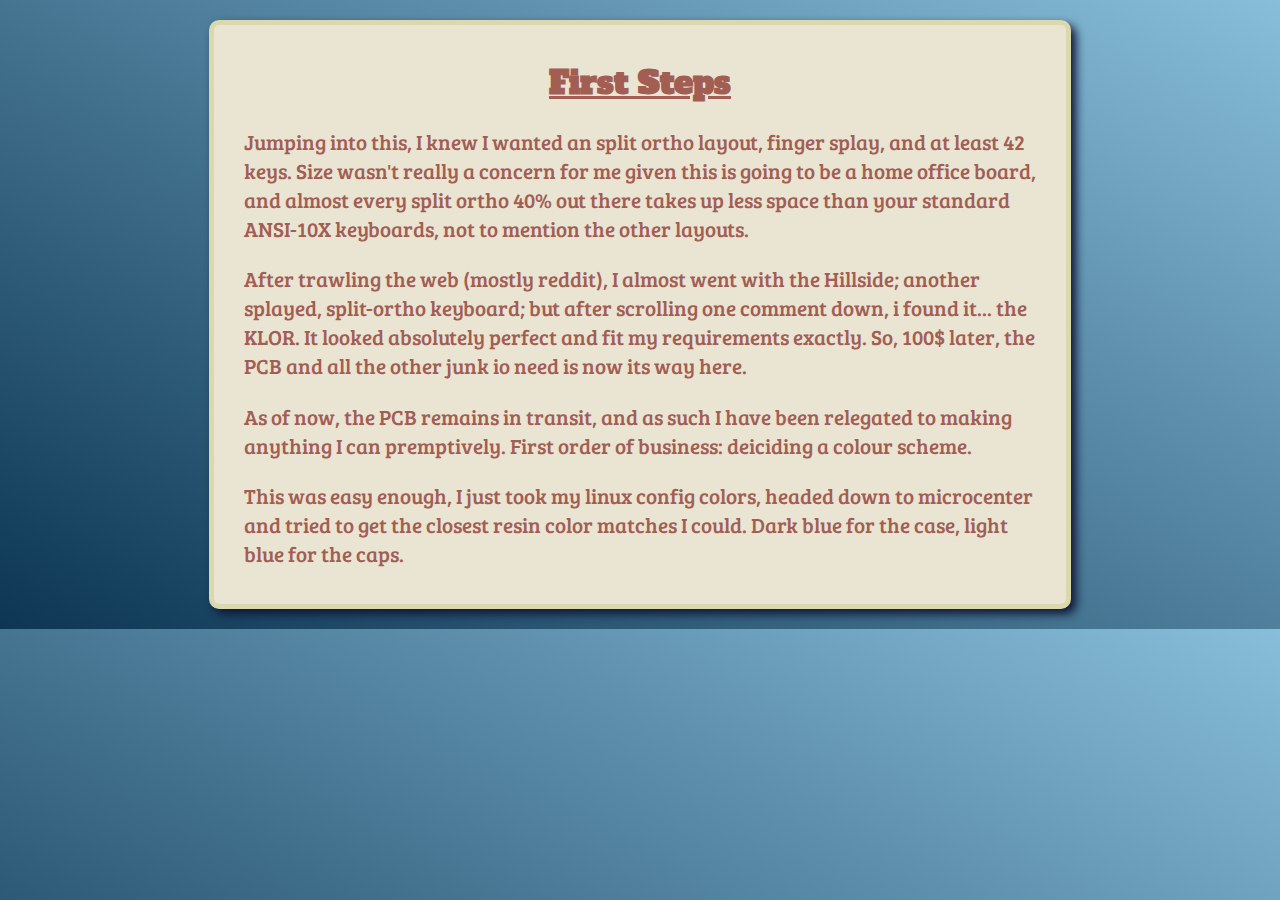
==== klor_buildlog.html @ 78b770e1 "Buildlog and colorscheme update" ====
<!doctype html>
<link rel="preconnect" href="https://fonts.googleapis.com" />
<link rel="preconnect" href="https://fonts.gstatic.com" crossorigin />
<link
    href="https://fonts.googleapis.com/css2?family=Alfa+Slab+One&family=Bebas+Neue&family=Bree+Serif&family=Rubik:ital,wght@0,300..900;1,300..900&display=swap"
    rel="stylesheet"
/>
<link href="styles.css" rel="stylesheet" />

<html>
    <head>
        <title>KLOR build log</title>
    </head>
    <div class="box infoBox">
        <h1>First Steps</h1>
        <p>
            Jumping into this, I knew I wanted an split ortho layout, finger
            splay, and at least 42 keys. Size wasn't really a concern for me
            given this is going to be a home office board, and almost every
            split ortho 40% out there takes up less space than your standard
            ANSI-10X keyboards, not to mention the other layouts.
        </p>
        <p>
            After trawling the web (mostly reddit), I almost went with the
            Hillside; another splayed, split-ortho keyboard; but after scrolling
            one comment down, i found it... the KLOR. It looked absolutely
            perfect and fit my requirements exactly. So, 100$ later, the PCB and
            all the other junk io need is now its way here.
        </p>
        <p>
            As of now, the PCB remains in transit, and as such I have been
            relegated to making anything I can premptively. First order of
            business: deiciding a colour scheme.
        </p>
        <p>
            This was easy enough, I just took my linux config colors, headed
            down to microcenter and tried to get the closest resin color matches
            I could. Dark blue for the case, light blue for the caps.
        </p>
    </div>
</html>
---- styles.css ----
.bebas-neue-regular {
    font-family: "Bebas Neue", sans-serif;
    font-weight: 400;
    font-style: normal;
}

.rubik-<uniquifier > {
    font-family: "Rubik", sans-serif;
    font-optical-sizing: auto;
    font-weight: <weight>;
    font-style: normal;
}

.alfa-slab-one-regular {
    font-family: "Alfa Slab One", serif;
    font-weight: 400;
    font-style: normal;
}

.bree-serif-regular {
    font-family: "Bree Serif", serif;
    font-weight: 400;
    font-style: normal;
}
.box {
    border: 5px #dbd8ae solid;
    background-color: #eae4d3;
    border-radius: 10px;
    padding: 15px;
    margin-left: auto;
    margin-right: auto;
    margin-top: 20px;
    margin-bottom: 20px;
    width: 65%;
    box-shadow: 5px 5px 10px #101636;
}
.linkBox {
    position: fixed;
    margin-left: 25px;
    float: left;
    width: 10%;
}

.infoBox {
}

html {
    background-image: linear-gradient(30deg, #0c3653, #88beda);
    color: #a25e53;
    height: auto;
}

a {
    color: #c9545d;
}

h1 {
    font-family: "Alfa Slab One";
    text-align: center;
    text-decoration: underline;
}

p {
    font-family: "Bree Serif";
    font-size: 16pt;
    margin-left: 15px;
    margin-right: auto;
}

img {
    margin-left: auto;
    margin-right: auto;
    display: block;
    width: auto;
    border: 5px #dbd8ae solid;
    border-radius: 15px;
}
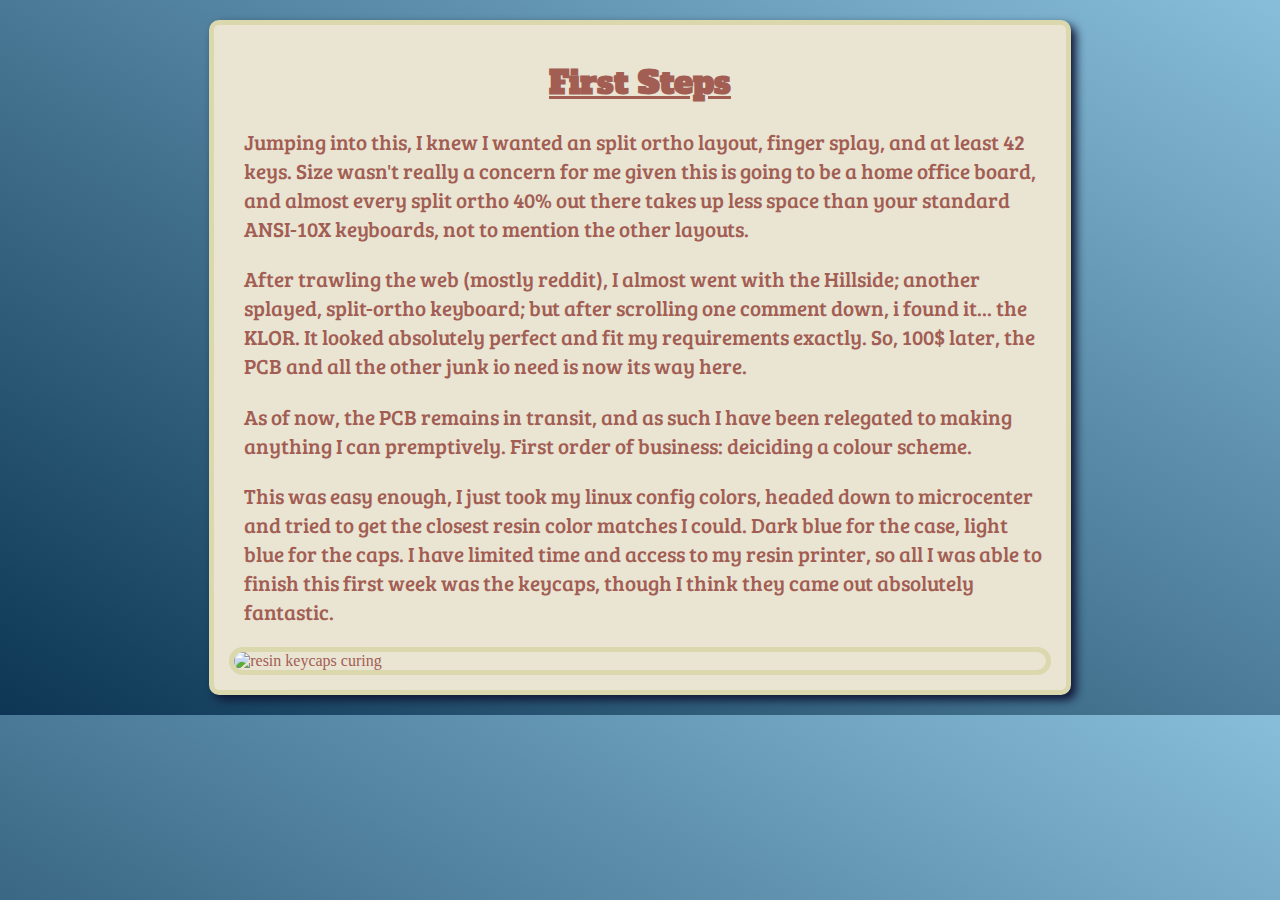
==== commit f9cab156: "Buildlog update" ====
--- a/klor_buildlog.html
+++ b/klor_buildlog.html
@@ -35,7 +35,11 @@
         <p>
             This was easy enough, I just took my linux config colors, headed
             down to microcenter and tried to get the closest resin color matches
-            I could. Dark blue for the case, light blue for the caps.
+            I could. Dark blue for the case, light blue for the caps. I have
+            limited time and access to my resin printer, so all I was able to
+            finish this first week was the keycaps, though I think they came out
+            absolutely fantastic.
         </p>
+        <img href="images/caps_curing.webp" alt="resin keycaps curing" />
     </div>
 </html>
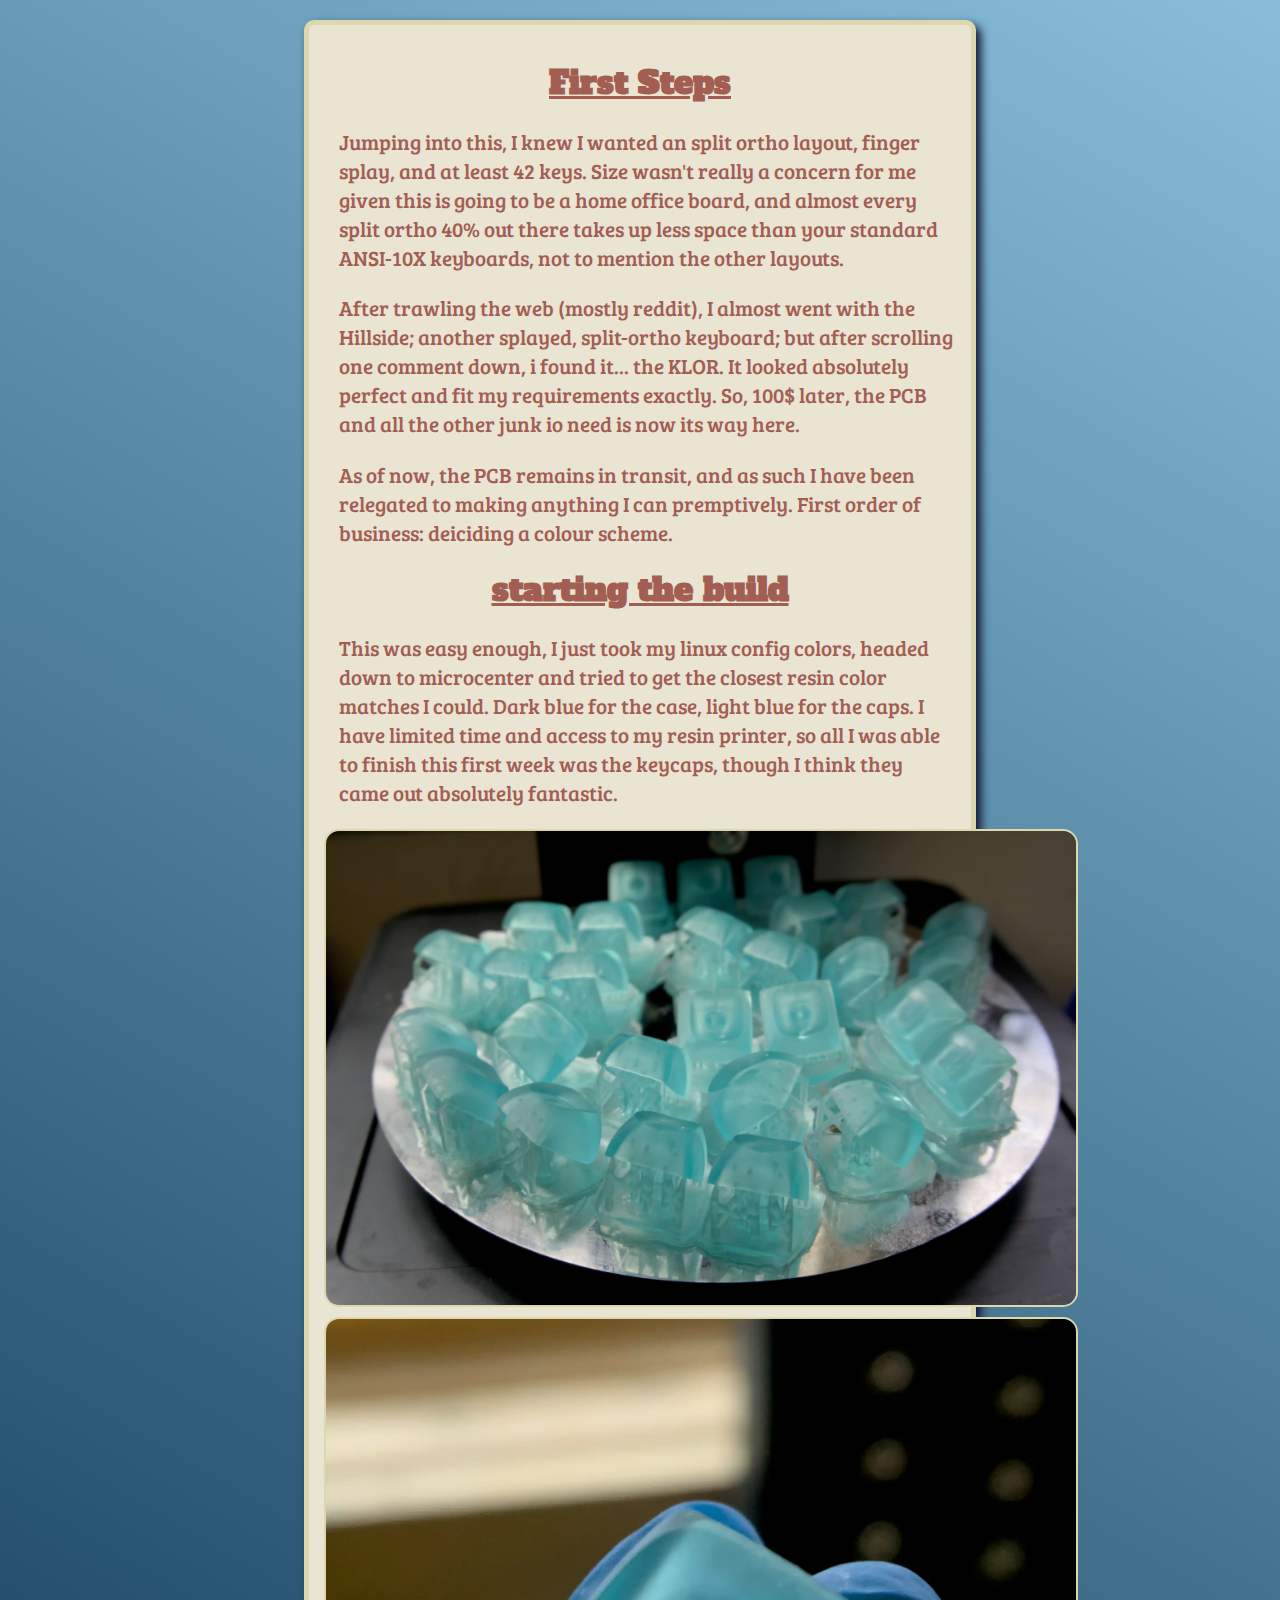
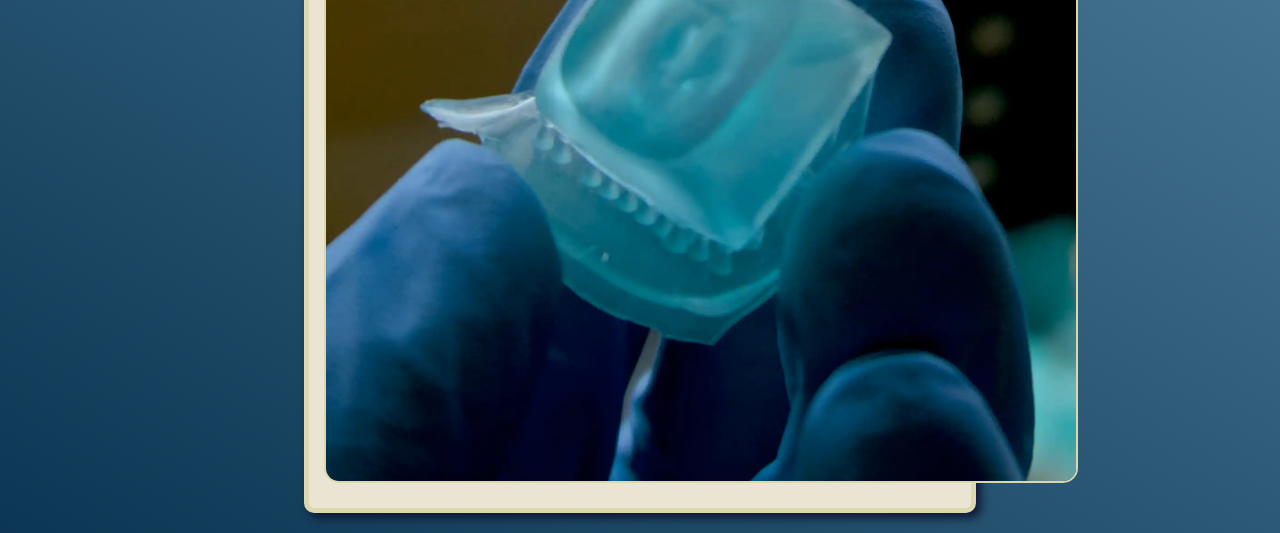
==== commit 47ae1a93: "index and log update" ====
--- a/klor_buildlog.html
+++ b/klor_buildlog.html
@@ -32,6 +32,7 @@
             relegated to making anything I can premptively. First order of
             business: deiciding a colour scheme.
         </p>
+        <h1>starting the build</h1>
         <p>
             This was easy enough, I just took my linux config colors, headed
             down to microcenter and tried to get the closest resin color matches
@@ -40,6 +41,7 @@
             finish this first week was the keycaps, though I think they came out
             absolutely fantastic.
         </p>
-        <img href="images/caps_curing.webp" alt="resin keycaps curing" />
+        <img src="images/caps_curing.webp" alt="resin keycaps curing" />
+        <img src="images/cap_closeup.webp" alt="closeup of a keycap" />
     </div>
 </html>
--- a/styles.css
+++ b/styles.css
@@ -31,7 +31,7 @@
     margin-right: auto;
     margin-top: 20px;
     margin-bottom: 20px;
-    width: 65%;
+    width: auto;
     box-shadow: 5px 5px 10px #101636;
 }
 .linkBox {
@@ -42,6 +42,12 @@
 }
 
 .infoBox {
+    width: 50%;
+}
+
+.imageBox {
+    width: 800px;
+    padding: 15px;
 }
 
 html {
@@ -70,8 +76,10 @@
 img {
     margin-left: auto;
     margin-right: auto;
+    margin-bottom: 10px;
     display: block;
-    width: auto;
-    border: 5px #dbd8ae solid;
+    width: 750px;
+    border: 2px #dbd8ae solid;
     border-radius: 15px;
+    padding: 0px;
 }
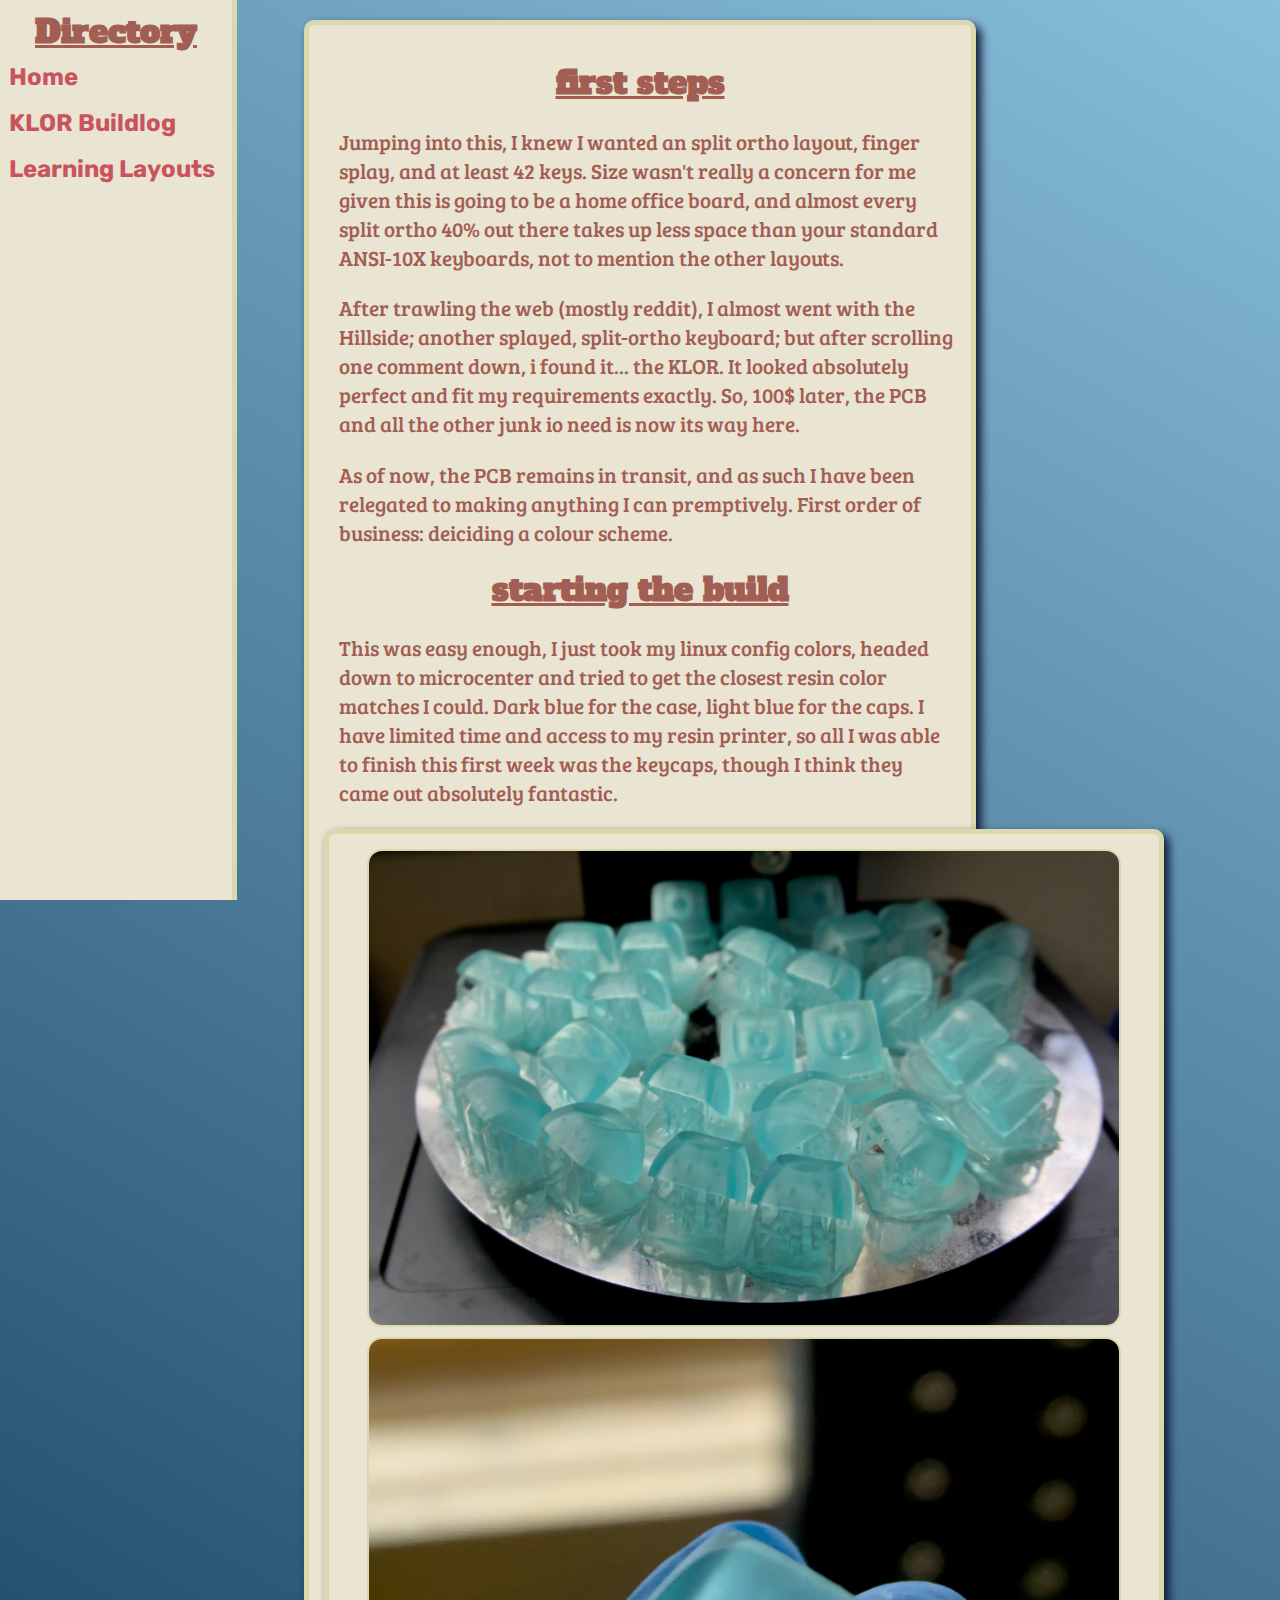
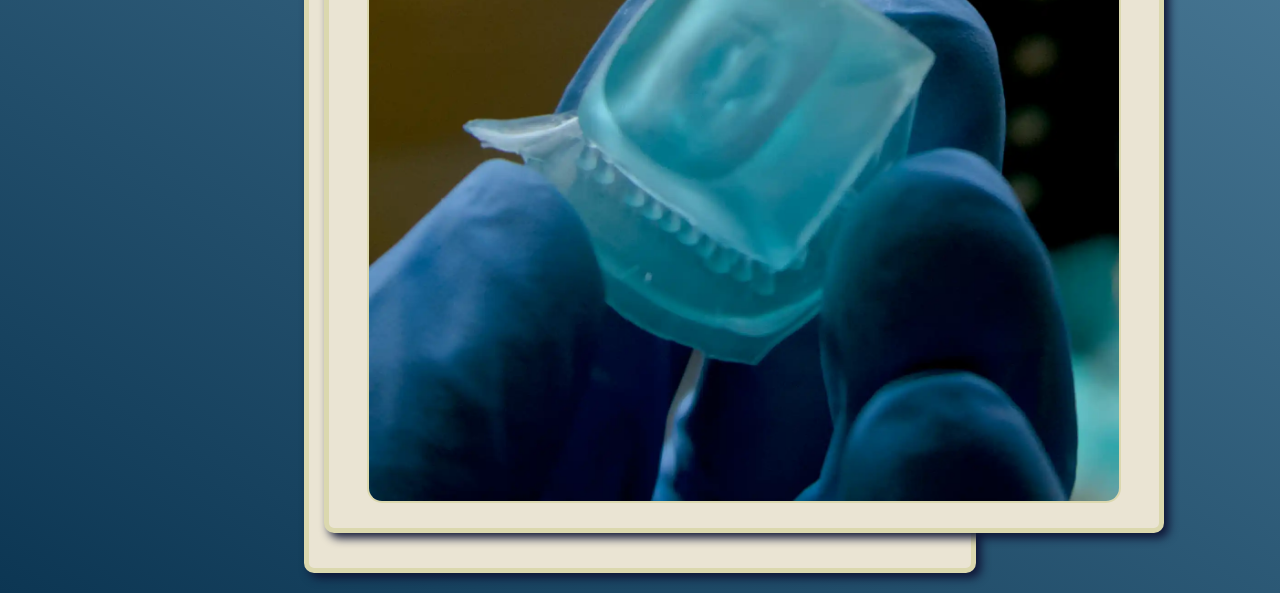
==== commit f5f1a4cc: "added navbare" ====
--- a/klor_buildlog.html
+++ b/klor_buildlog.html
@@ -11,8 +11,14 @@
     <head>
         <title>KLOR build log</title>
     </head>
+    <div class="sideNav">
+        <h1>Directory</h1>
+        <a href="index.html">Home</a>
+        <a href="klor_buildlog.html">KLOR Buildlog</a>
+        <a href="learning_layouts.html">Learning Layouts</a>
+    </div>
     <div class="box infoBox">
-        <h1>First Steps</h1>
+        <h1>first steps</h1>
         <p>
             Jumping into this, I knew I wanted an split ortho layout, finger
             splay, and at least 42 keys. Size wasn't really a concern for me
@@ -41,7 +47,9 @@
             finish this first week was the keycaps, though I think they came out
             absolutely fantastic.
         </p>
-        <img src="images/caps_curing.webp" alt="resin keycaps curing" />
-        <img src="images/cap_closeup.webp" alt="closeup of a keycap" />
+        <div class="box imageBox">
+            <img src="images/caps_curing.webp" alt="resin keycaps curing" />
+            <img src="images/cap_closeup.webp" alt="closeup of a keycap" />
+        </div>
     </div>
 </html>
--- a/styles.css
+++ b/styles.css
@@ -34,13 +34,40 @@
     width: auto;
     box-shadow: 5px 5px 10px #101636;
 }
-.linkBox {
+.sideNav {
     position: fixed;
-    margin-left: 25px;
-    float: left;
-    width: 10%;
+    max-width: 300px;
+    min-width: auto;
+    text-align: left;
+    height: 100%;
+    overflow-x: 0;
+    z-index: 1;
+    top: 0;
+    left: 0;
+    background-color: #eae4d3;
+    border: 5px #dbd8ae;
+    border-right-style: solid;
 }
 
+.sideNav a {
+    display: block;
+    padding: 9px;
+    font-size: 18pt;
+    text-decoration: none;
+}
+
+.sideNav a:active {
+    text-decoration: underline;
+}
+.sideNav a:hover {
+    color: #88beda;
+}
+.sideNav h1 {
+    padding-left: 35px;
+    padding-right: 35px;
+    margin: 0px;
+    padding-top: 10px;
+}
 .infoBox {
     width: 50%;
 }
@@ -56,8 +83,15 @@
     height: auto;
 }
 
+a:any-link:hover {
+    color: #88beda;
+}
+
 a {
     color: #c9545d;
+    font-family: "Rubik";
+    font-weight: bold;
+    transition: color 500ms;
 }
 
 h1 {
@@ -65,7 +99,12 @@
     text-align: center;
     text-decoration: underline;
 }
-
+h2 {
+    font-family: "Alfa Slab One";
+    text-align: center;
+    text-decoration: none;
+    font-weight: 150;
+}
 p {
     font-family: "Bree Serif";
     font-size: 16pt;
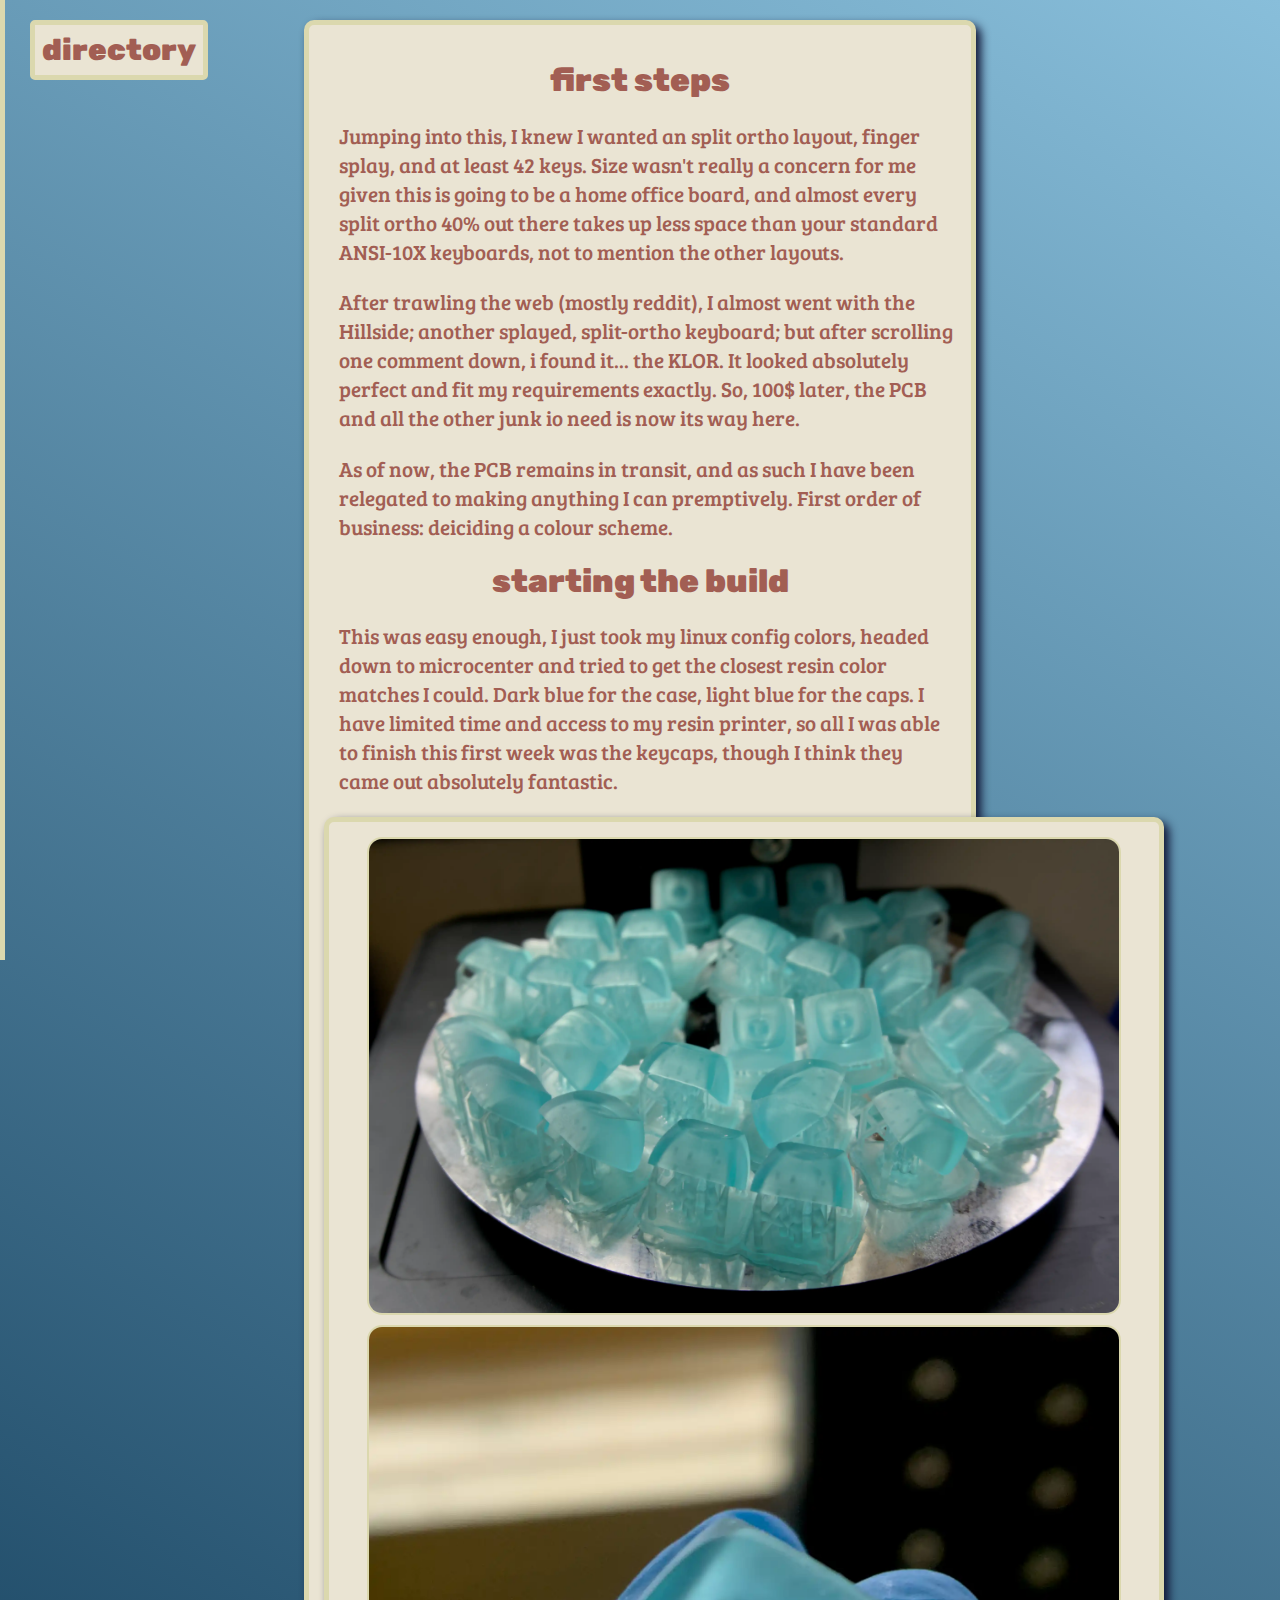
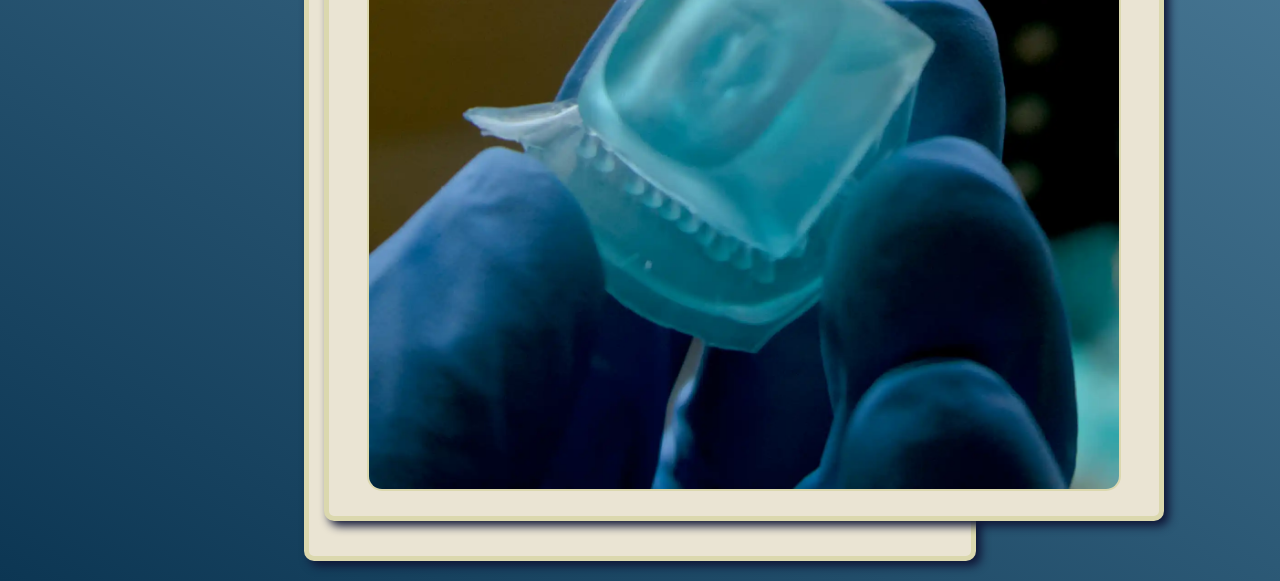
==== commit b9f5456c: "added dynamic navbar" ====
--- a/klor_buildlog.html
+++ b/klor_buildlog.html
@@ -11,12 +11,19 @@
     <head>
         <title>KLOR build log</title>
     </head>
-    <div class="sideNav">
-        <h1>Directory</h1>
+    <div id="sideNav" class="sideNav">
+        <a class="closebutton" onclick="closeNav()">&times;</a>
         <a href="index.html">Home</a>
         <a href="klor_buildlog.html">KLOR Buildlog</a>
         <a href="learning_layouts.html">Learning Layouts</a>
+        <script src="js/navbar.js">
+            openNav();
+            closeNav();
+        </script>
     </div>
+    <span id="sideBarOpen" class="openButton" onclick="openNav()"
+        >directory</span
+    >
     <div class="box infoBox">
         <h1>first steps</h1>
         <p>
--- a/styles.css
+++ b/styles.css
@@ -1,19 +1,14 @@
-.bebas-neue-regular {
-    font-family: "Bebas Neue", sans-serif;
-    font-weight: 400;
-    font-style: normal;
+:root {
+    --bg-col: #eae4d3;
+    --bor-col: #dbd8ae;
+    --text-col: #a25e53;
+    --link-col: #c9545d;
+    --link-hover-col: #88beda;
 }
-
 .rubik-<uniquifier > {
     font-family: "Rubik", sans-serif;
     font-optical-sizing: auto;
     font-weight: <weight>;
-    font-style: normal;
-}
-
-.alfa-slab-one-regular {
-    font-family: "Alfa Slab One", serif;
-    font-weight: 400;
     font-style: normal;
 }
 
@@ -23,8 +18,8 @@
     font-style: normal;
 }
 .box {
-    border: 5px #dbd8ae solid;
-    background-color: #eae4d3;
+    border: 5px var(--bor-col) solid;
+    background-color: var(--bg-col);
     border-radius: 10px;
     padding: 15px;
     margin-left: auto;
@@ -36,37 +31,60 @@
 }
 .sideNav {
     position: fixed;
-    max-width: 300px;
-    min-width: auto;
+    width: 0;
+    padding-top: 60px;
     text-align: left;
     height: 100%;
-    overflow-x: 0;
+    overflow-x: hidden;
     z-index: 1;
     top: 0;
     left: 0;
     background-color: #eae4d3;
     border: 5px #dbd8ae;
     border-right-style: solid;
+    transition: 500ms;
+}
+
+.sideNav .closebutton {
+    position: absolute;
+    top: 0;
+    right: 25px;
+    font-size: 36px;
+    margin-left: 50px;
 }
 
 .sideNav a {
     display: block;
-    padding: 9px;
+    padding: 9px 9px 9px 40px;
     font-size: 18pt;
     text-decoration: none;
+    transition: 300ms;
 }
 
-.sideNav a:active {
-    text-decoration: underline;
+.sideNav a:hover {
+    color: --link;
 }
-.sideNav a:hover {
-    color: #88beda;
+
+.openButton {
+    position: absolute;
+    border: 5px var(--bor-col) solid;
+    transition: 400ms;
+    top: 20px;
+    left: 30px;
+    overflow-x: 0;
+    z-index: 1;
+    padding: 7px;
+    border-radius: 5px;
+    cursor: pointer;
+    font-size: 30px;
+    background-color: var(--bg-col);
+    font-family: "Rubik";
+    font-weight: 900;
 }
-.sideNav h1 {
-    padding-left: 35px;
-    padding-right: 35px;
-    margin: 0px;
-    padding-top: 10px;
+
+.openButton:hover {
+    border: 5px var(--text-col) solid;
+    transition: 300ms;
 }
 .infoBox {
     width: 50%;
@@ -79,32 +97,37 @@
 
 html {
     background-image: linear-gradient(30deg, #0c3653, #88beda);
-    color: #a25e53;
+    color: var(--text-col);
     height: auto;
 }
-
+a:any-link {
+    color: var(--link-col);
+}
 a:any-link:hover {
-    color: #88beda;
+    color: var(--link-hover-col);
 }
 
 a {
-    color: #c9545d;
+    color: var(--text-col);
     font-family: "Rubik";
     font-weight: bold;
     transition: color 500ms;
 }
 
 h1 {
-    font-family: "Alfa Slab One";
+    font-family: "Rubik";
+    font-weight: 900;
     text-align: center;
-    text-decoration: underline;
 }
+
 h2 {
-    font-family: "Alfa Slab One";
+    font-family: "Rubik";
+    font-weight: bold;
     text-align: center;
     text-decoration: none;
     font-weight: 150;
 }
+
 p {
     font-family: "Bree Serif";
     font-size: 16pt;
@@ -118,7 +141,7 @@
     margin-bottom: 10px;
     display: block;
     width: 750px;
-    border: 2px #dbd8ae solid;
+    border: 2px var(--bor-col) solid;
     border-radius: 15px;
     padding: 0px;
 }
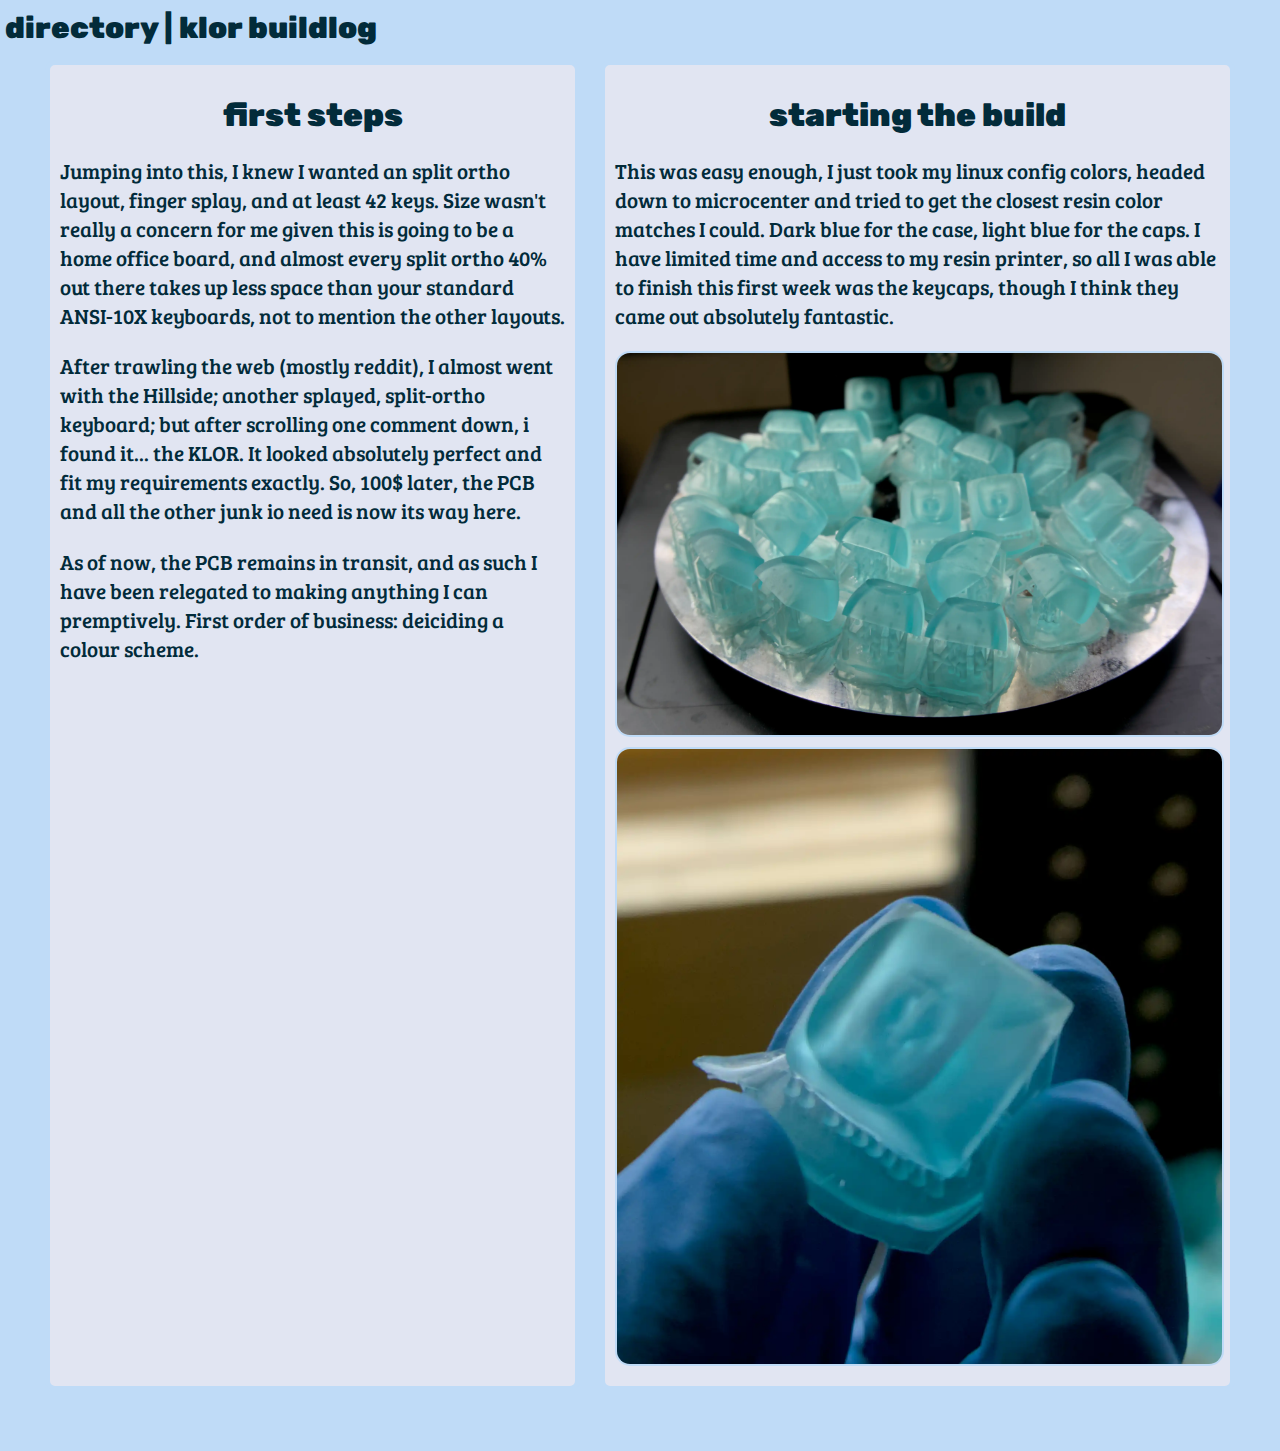
==== commit 5db0ad99: "complete overhaul" ====
--- a/klor_buildlog.html
+++ b/klor_buildlog.html
@@ -7,12 +7,15 @@
 />
 <link href="styles.css" rel="stylesheet" />
 
+<meta name="viewport" content="width=device-width, initial-scale=1.0" />
+
 <html>
     <head>
         <title>KLOR build log</title>
     </head>
+
     <div id="sideNav" class="sideNav">
-        <a class="closebutton" onclick="closeNav()">&times;</a>
+        <a class="closebutton" onclick="closeNav()">close</a>
         <a href="index.html">Home</a>
         <a href="klor_buildlog.html">KLOR Buildlog</a>
         <a href="learning_layouts.html">Learning Layouts</a>
@@ -21,42 +24,47 @@
             closeNav();
         </script>
     </div>
+
     <span id="sideBarOpen" class="openButton" onclick="openNav()"
-        >directory</span
+        >directory | klor buildlog</span
     >
-    <div class="box infoBox">
-        <h1>first steps</h1>
-        <p>
-            Jumping into this, I knew I wanted an split ortho layout, finger
-            splay, and at least 42 keys. Size wasn't really a concern for me
-            given this is going to be a home office board, and almost every
-            split ortho 40% out there takes up less space than your standard
-            ANSI-10X keyboards, not to mention the other layouts.
-        </p>
-        <p>
-            After trawling the web (mostly reddit), I almost went with the
-            Hillside; another splayed, split-ortho keyboard; but after scrolling
-            one comment down, i found it... the KLOR. It looked absolutely
-            perfect and fit my requirements exactly. So, 100$ later, the PCB and
-            all the other junk io need is now its way here.
-        </p>
-        <p>
-            As of now, the PCB remains in transit, and as such I have been
-            relegated to making anything I can premptively. First order of
-            business: deiciding a colour scheme.
-        </p>
-        <h1>starting the build</h1>
-        <p>
-            This was easy enough, I just took my linux config colors, headed
-            down to microcenter and tried to get the closest resin color matches
-            I could. Dark blue for the case, light blue for the caps. I have
-            limited time and access to my resin printer, so all I was able to
-            finish this first week was the keycaps, though I think they came out
-            absolutely fantastic.
-        </p>
-        <div class="box imageBox">
+
+    <body id="main">
+        <div class="box">
+            <h1>first steps</h1>
+            <p>
+                Jumping into this, I knew I wanted an split ortho layout, finger
+                splay, and at least 42 keys. Size wasn't really a concern for me
+                given this is going to be a home office board, and almost every
+                split ortho 40% out there takes up less space than your standard
+                ANSI-10X keyboards, not to mention the other layouts.
+            </p>
+            <p>
+                After trawling the web (mostly reddit), I almost went with the
+                Hillside; another splayed, split-ortho keyboard; but after
+                scrolling one comment down, i found it... the KLOR. It looked
+                absolutely perfect and fit my requirements exactly. So, 100$
+                later, the PCB and all the other junk io need is now its way
+                here.
+            </p>
+            <p>
+                As of now, the PCB remains in transit, and as such I have been
+                relegated to making anything I can premptively. First order of
+                business: deiciding a colour scheme.
+            </p>
+        </div>
+        <div class="box">
+            <h1>starting the build</h1>
+            <p>
+                This was easy enough, I just took my linux config colors, headed
+                down to microcenter and tried to get the closest resin color
+                matches I could. Dark blue for the case, light blue for the
+                caps. I have limited time and access to my resin printer, so all
+                I was able to finish this first week was the keycaps, though I
+                think they came out absolutely fantastic.
+            </p>
             <img src="images/caps_curing.webp" alt="resin keycaps curing" />
             <img src="images/cap_closeup.webp" alt="closeup of a keycap" />
         </div>
-    </div>
+    </body>
 </html>
--- a/styles.css
+++ b/styles.css
@@ -1,9 +1,10 @@
 :root {
-    --bg-col: #eae4d3;
-    --bor-col: #dbd8ae;
-    --text-col: #a25e53;
-    --link-col: #c9545d;
-    --link-hover-col: #88beda;
+    --bg-col: #bfdbf7;
+    --box-bg-col: #e1e5f2;
+    --bor-col: #bfdbf7;
+    --text-col: #022b3a;
+    --link-col: #1f7a8c;
+    --link-hover-col: #9d858d;
 }
 .rubik-<uniquifier > {
     font-family: "Rubik", sans-serif;
@@ -19,92 +20,93 @@
 }
 .box {
     border: 5px var(--bor-col) solid;
-    background-color: var(--bg-col);
+    background-color: var(--box-bg-col);
     border-radius: 10px;
-    padding: 15px;
-    margin-left: auto;
-    margin-right: auto;
-    margin-top: 20px;
-    margin-bottom: 20px;
-    width: auto;
-    box-shadow: 5px 5px 10px #101636;
+    min-width: 33%;
+    max-width: 50%;
+    margin: 10px;
+    padding: 10px;
 }
 .sideNav {
     position: fixed;
     width: 0;
-    padding-top: 60px;
     text-align: left;
     height: 100%;
     overflow-x: hidden;
     z-index: 1;
     top: 0;
     left: 0;
-    background-color: #eae4d3;
-    border: 5px #dbd8ae;
+    padding-top: 50px;
+    background-color: var(--box-bg-col);
     border-right-style: solid;
     transition: 500ms;
+    border: none;
+    border-color: var(--bor-col);
 }
 
 .sideNav .closebutton {
     position: absolute;
-    top: 0;
-    right: 25px;
-    font-size: 36px;
-    margin-left: 50px;
+    font-size: 18pt;
+    top: 0px;
+    left: 0px;
+    font-size: 30px;
+    font-family: "Rubik";
+    font-weight: 900;
+    padding-bottom: 17px;
 }
 
 .sideNav a {
     display: block;
-    padding: 9px 9px 9px 40px;
+    padding: 12px 8px;
     font-size: 18pt;
     text-decoration: none;
     transition: 300ms;
 }
 
-.sideNav a:hover {
-    color: --link;
-}
-
 .openButton {
     position: absolute;
-    border: 5px var(--bor-col) solid;
+    border-radius: 5px;
     transition: 400ms;
-    top: 20px;
-    left: 30px;
+    top: 10px;
+    left: 5px;
     overflow-x: 0;
     z-index: 1;
-    padding: 7px;
-    border-radius: 5px;
     cursor: pointer;
     font-size: 30px;
-    background-color: var(--bg-col);
     font-family: "Rubik";
     font-weight: 900;
 }
 
 .openButton:hover {
-    border: 5px var(--text-col) solid;
+    color: var(--link-col);
     transition: 300ms;
 }
-.infoBox {
-    width: 50%;
+
+#main {
+    transition: 300ms;
+    display: flex;
+    flex-direction: row;
+    padding: 50px 35px;
+    background: var(--bg-col);
+}
+html {
+    color: var(--text-col);
+    height: auto;
+    margin: 0px;
+}
+body {
+    margin: 0px;
+}
+head {
+    display: block;
 }
 
-.imageBox {
-    width: 800px;
-    padding: 15px;
-}
-
-html {
-    background-image: linear-gradient(30deg, #0c3653, #88beda);
-    color: var(--text-col);
-    height: auto;
-}
 a:any-link {
     color: var(--link-col);
 }
 a:any-link:hover {
     color: var(--link-hover-col);
+    cursor: pointer;
 }
 
 a {
@@ -125,23 +127,18 @@
     font-weight: bold;
     text-align: center;
     text-decoration: none;
-    font-weight: 150;
 }
 
 p {
     font-family: "Bree Serif";
     font-size: 16pt;
-    margin-left: 15px;
-    margin-right: auto;
 }
 
 img {
-    margin-left: auto;
-    margin-right: auto;
-    margin-bottom: 10px;
+    margin: 10px auto;
     display: block;
-    width: 750px;
+    width: auto;
+    max-width: 100%;
     border: 2px var(--bor-col) solid;
     border-radius: 15px;
-    padding: 0px;
 }
